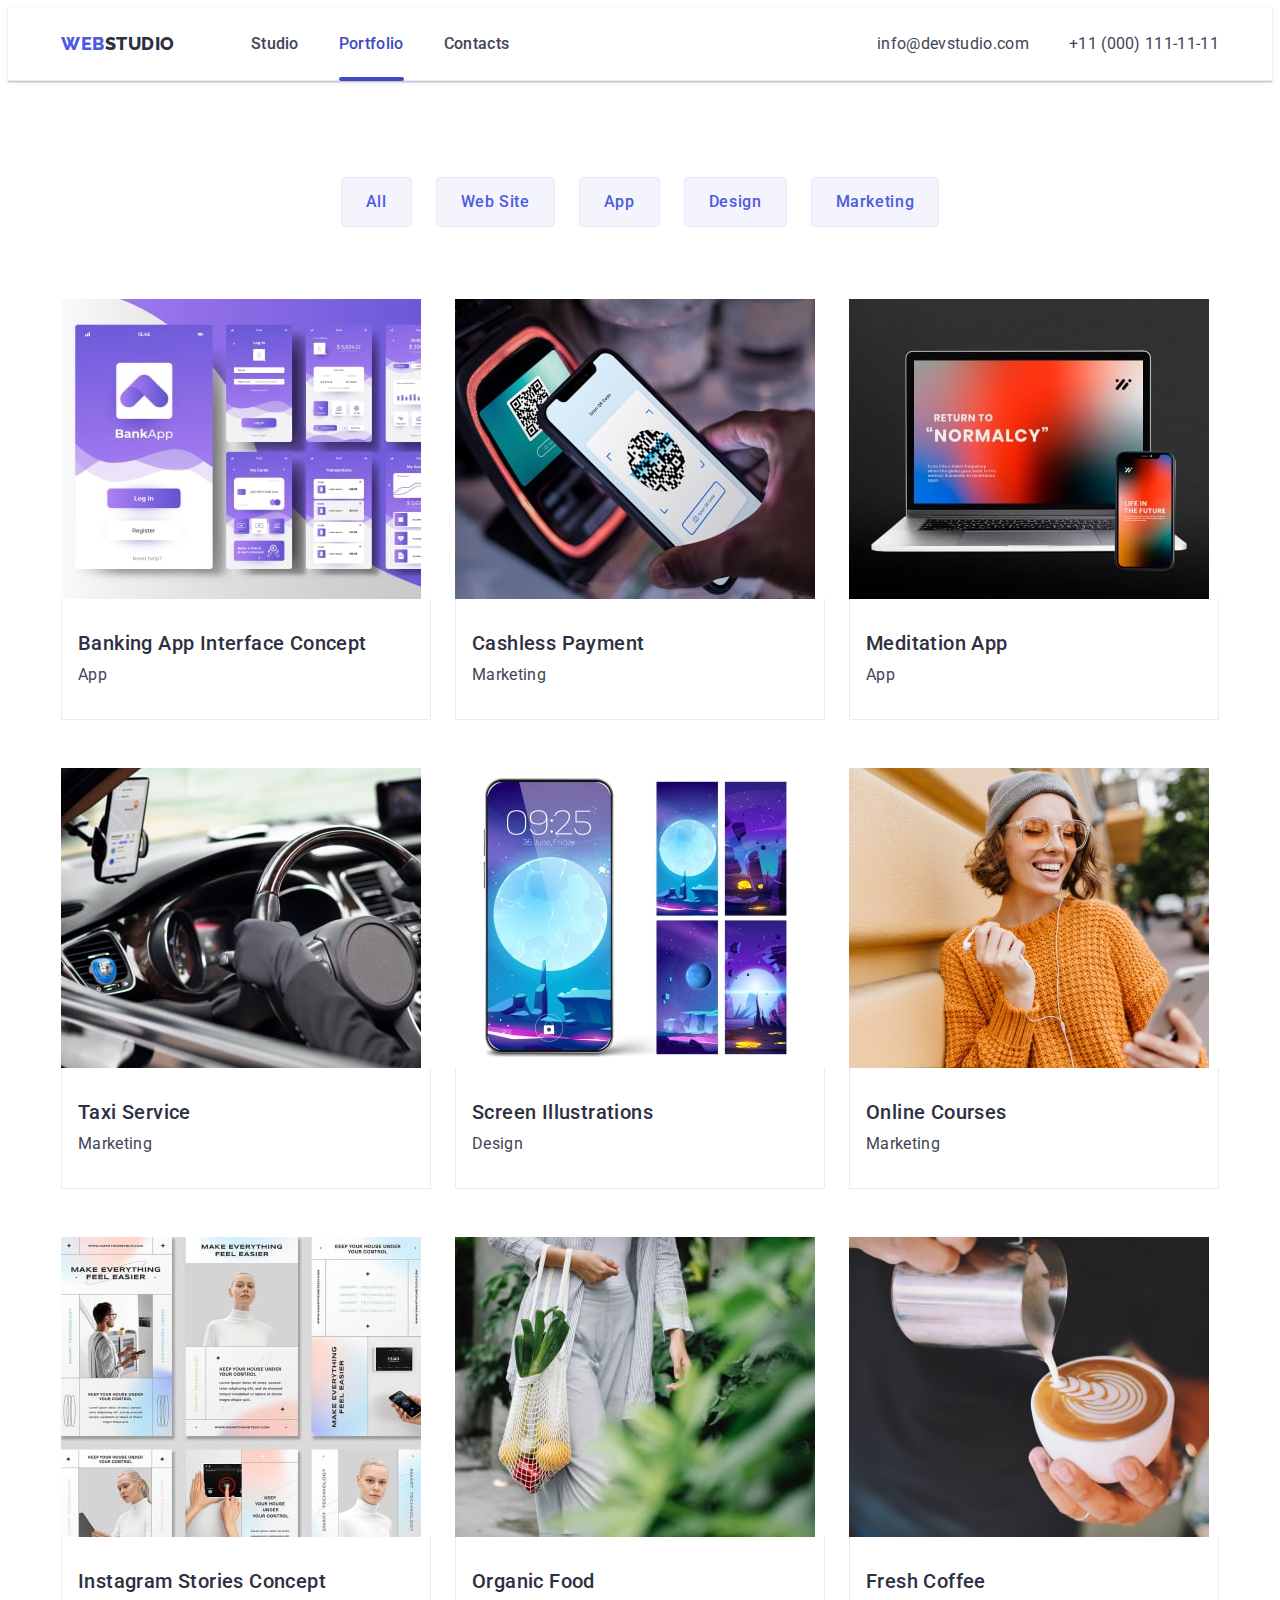
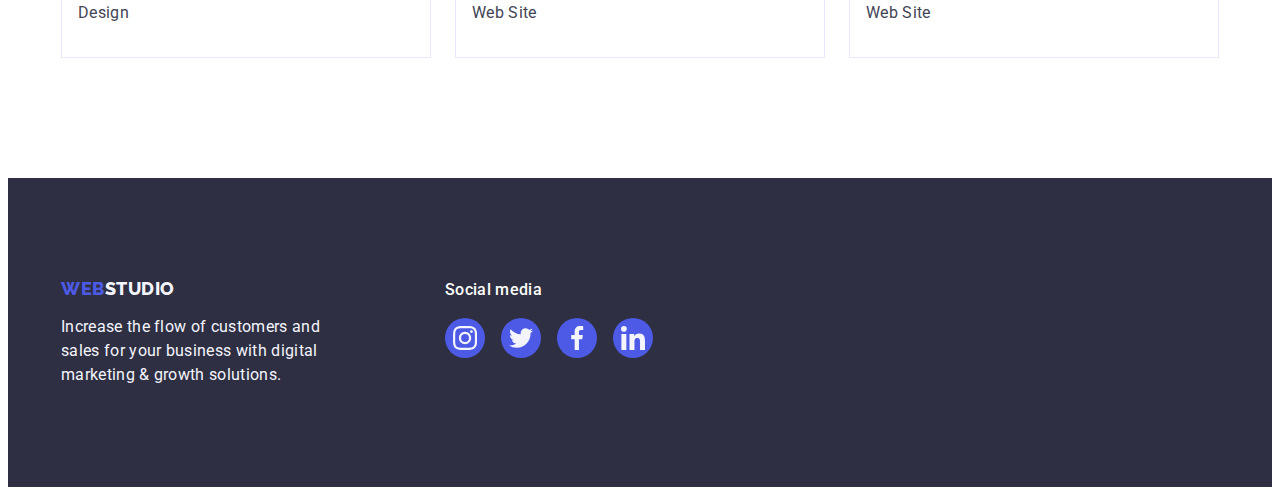
==== portfolio.html @ d31bb5b9 "clon4" ====
<!DOCTYPE html>
<html lang="en">
  <head>
    <meta charset="UTF-8" />
    <meta name="viewport" content="width=device-width, initial-scale=1.0" />
    <title>Portfolio</title>
    <link rel="preconnect" href="https://fonts.googleapis.com" />
    <link rel="preconnect" href="https://fonts.gstatic.com" crossorigin />
    <link
      href="https://fonts.googleapis.com/css2?family=Belanosima:wght@700&family=Roboto:wght@400;500;700&display=swap"
      rel="stylesheet"
    />
    <link rel="preconnect" href="https://fonts.googleapis.com" />
    <link rel="preconnect" href="https://fonts.gstatic.com" crossorigin />
    <link
      href="https://fonts.googleapis.com/css2?family=Belanosima:wght@700&family=Raleway:wght@800&family=Roboto:wght@400;500;700&display=swap"
      rel="stylesheet"
    />
    <link
      rel="stylesheet"
      href="https://cdnjs.cloudflare.com/ajax/libs/modern-normalize/2.0.0/modern-normalize.min.css"
      integrity="sha512-4xo8blKMVCiXpTaLzQSLSw3KFOVPWhm/TRtuPVc4WG6kUgjH6J03IBuG7JZPkcWMxJ5huwaBpOpnwYElP/m6wg=="
      crossorigin="anonymous"
      referrerpolicy="no-referrer"
    />
    <link rel="stylesheet" href="./css/styles.css" />
  </head>
  <body>
    <!--header-->
    <div class="page-container">
      <header class="header">
        <div class="container header-container">
          <nav class="navigations">
            <a href="./index.html" class="logo logo-header link"
              >Web<span class="header-logo-studio">Studio</span></a
            >

            <ul class="header-menu list">
              <li>
                <a href="./index.html" class="header-menu-item link">Studio</a>
              </li>
              <li>
                <a href="./portfolio.html" class="header-menu-item current link"
                  >Portfolio</a
                >
              </li>
              <li>
                <a href="" class="header-menu-item link">Contacts</a>
              </li>
            </ul>
          </nav>
          <address class="header-address">
            <ul class="list header-socials">
              <li>
                <a
                  class="header-address-item link"
                  href="mailto:info@devstudio.com"
                  >info@devstudio.com</a
                >
              </li>
              <li>
                <a class="header-address-item link" href="tel:+110001111111"
                  >+11 (000) 111-11-11</a
                >
              </li>
            </ul>
          </address>
        </div>
      </header>
      <main class="main">
        <section class="portfolio-section">
          <div class="container">
            <h1 class="visually-hidden">Portfolio</h1>

            <ul class="portfolio-buttons list portfolio-buttons-container">
              <li>
                <button class="portfolio-button" type="button">All</button>
              </li>
              <li>
                <button class="portfolio-button" type="button">Web Site</button>
              </li>
              <li>
                <button class="portfolio-button" type="button">App</button>
              </li>
              <li>
                <button class="portfolio-button" type="button">Design</button>
              </li>
              <li>
                <button class="portfolio-button" type="button">
                  Marketing
                </button>
              </li>
            </ul>
            <ul class="portfolio-images list portfolio-images-container">
              <li class="portfolio-img">
                <a href="" class="link portfolio-link">
                  <div class="portfolio-container-cover">
                    <img
                      class="portfolio-img-i"
                      src="./images/portfolio-banking.jpg"
                      alt="Bank App"
                      width="360"
                    />
                    <p class="portfolio-text-cover">
                      14 Stylish and User-Friendly App Design Concepts · Task
                      Manager App · Calorie Tracker App · Exotic Fruit Ecommerce
                      App · Cloud Storage App
                    </p>
                  </div>
                  <div class="portfolio-info-container">
                    <h2 class="h-third">Banking App Interface Concept</h2>
                    <p class="usual-text usual-text-portfolio">App</p>
                  </div>
                </a>
              </li>
              <li class="portfolio-img">
                <a href="" class="link portfolio-link">
                  <div class="portfolio-container-cover">
                    <img
                      class="portfolio-img-i"
                      src="./images/portfolio-cashless.jpg"
                      alt="Cashless"
                      width="360"
                    />
                    <p class="portfolio-text-cover">
                      14 Stylish and User-Friendly App Design Concepts · Task
                      Manager App · Calorie Tracker App · Exotic Fruit Ecommerce
                      App · Cloud Storage App
                    </p>
                  </div>
                  <div class="portfolio-info-container">
                    <h2 class="h-third">Cashless Payment</h2>
                    <p class="usual-text usual-text-portfolio">Marketing</p>
                  </div></a
                >
              </li>
              <li class="portfolio-img">
                <a href="" class="link portfolio-link">
                  <div class="portfolio-container-cover">
                    <img
                      class="portfolio-img-i"
                      src="./images/portfolio-meditation.jpg"
                      alt="App"
                      width="360"
                    />
                    <p class="portfolio-text-cover">
                      14 Stylish and User-Friendly App Design Concepts · Task
                      Manager App · Calorie Tracker App · Exotic Fruit Ecommerce
                      App · Cloud Storage App
                    </p>
                  </div>
                  <div class="portfolio-info-container">
                    <h2 class="h-third">Meditation App</h2>
                    <p class="usual-text usual-text-portfolio">App</p>
                  </div></a
                >
              </li>

              <li class="portfolio-img">
                <a href="" class="link portfolio-link">
                  <div class="portfolio-container-cover">
                    <img
                      class="portfolio-img-i"
                      src="./images/portfolio-taxi.jpg"
                      alt="Taxi"
                      width="360"
                    />
                    <p class="portfolio-text-cover">
                      14 Stylish and User-Friendly App Design Concepts · Task
                      Manager App · Calorie Tracker App · Exotic Fruit Ecommerce
                      App · Cloud Storage App
                    </p>
                  </div>
                  <div class="portfolio-info-container">
                    <h2 class="h-third">Taxi Service</h2>
                    <p class="usual-text usual-text-portfolio">Marketing</p>
                  </div></a
                >
              </li>
              <li class="portfolio-img">
                <a href="" class="link portfolio-link">
                  <div class="portfolio-container-cover">
                    <img
                      class="portfolio-img-i"
                      src="./images/portfolio-screen.jpg"
                      alt="Screen"
                      width="360"
                    />
                    <p class="portfolio-text-cover">
                      14 Stylish and User-Friendly App Design Concepts · Task
                      Manager App · Calorie Tracker App · Exotic Fruit Ecommerce
                      App · Cloud Storage App
                    </p>
                  </div>
                  <div class="portfolio-info-container">
                    <h2 class="h-third">Screen Illustrations</h2>
                    <p class="usual-text usual-text-portfolio">Design</p>
                  </div></a
                >
              </li>
              <li class="portfolio-img">
                <a href="" class="link portfolio-link">
                  <div class="portfolio-container-cover">
                    <img
                      class="portfolio-img-i"
                      src="./images/portfolio-online.jpg"
                      alt="Person"
                      width="360"
                    />
                    <p class="portfolio-text-cover">
                      14 Stylish and User-Friendly App Design Concepts · Task
                      Manager App · Calorie Tracker App · Exotic Fruit Ecommerce
                      App · Cloud Storage App
                    </p>
                  </div>
                  <div class="portfolio-info-container">
                    <h2 class="h-third">Online Courses</h2>
                    <p class="usual-text usual-text-portfolio">Marketing</p>
                  </div></a
                >
              </li>

              <li class="portfolio-img">
                <a href="" class="link portfolio-link">
                  <div class="portfolio-container-cover">
                    <img
                      class="portfolio-img-i"
                      src="./images/portfolio-instagram.jpg"
                      alt="Stories"
                      width="360"
                    />
                    <p class="portfolio-text-cover">
                      14 Stylish and User-Friendly App Design Concepts · Task
                      Manager App · Calorie Tracker App · Exotic Fruit Ecommerce
                      App · Cloud Storage App
                    </p>
                  </div>
                  <div class="portfolio-info-container">
                    <h2 class="h-third">Instagram Stories Concept</h2>
                    <p class="usual-text usual-text-portfolio">Design</p>
                  </div></a
                >
              </li>
              <li class="portfolio-img">
                <a href="" class="link portfolio-link">
                  <div class="portfolio-container-cover">
                    <img
                      class="portfolio-img-i"
                      src="./images/portfolio-organic.jpg"
                      alt="Food"
                      width="360"
                    />
                    <p class="portfolio-text-cover">
                      14 Stylish and User-Friendly App Design Concepts · Task
                      Manager App · Calorie Tracker App · Exotic Fruit Ecommerce
                      App · Cloud Storage App
                    </p>
                  </div>
                  <div class="portfolio-info-container">
                    <h2 class="h-third">Organic Food</h2>
                    <p class="usual-text usual-text-portfolio">Web Site</p>
                  </div></a
                >
              </li>
              <li class="portfolio-img">
                <a href="" class="link portfolio-link">
                  <div class="portfolio-container-cover">
                    <img
                      class="portfolio-img-i"
                      src="./images/portfolio-fresh.jpg"
                      alt="Coffee"
                      width="360"
                    />
                    <p class="portfolio-text-cover">
                      14 Stylish and User-Friendly App Design Concepts · Task
                      Manager App · Calorie Tracker App · Exotic Fruit Ecommerce
                      App · Cloud Storage App
                    </p>
                  </div>
                  <div class="portfolio-info-container">
                    <h2 class="h-third">Fresh Coffee</h2>
                    <p class="usual-text usual-text-portfolio">Web Site</p>
                  </div></a
                >
              </li>
            </ul>
          </div>
        </section>
      </main>
      <footer class="footer">
        <div class="container footer-container">
          <div class="footer-logo-p">
            <a href="./index.html" class="logo logo-footer link"
              >Web<span class="footer-logo-studio">Studio</span></a
            >
            <p class="usual-text-footer">
              Increase the flow of customers and sales for your business with
              digital marketing & growth solutions.
            </p>
          </div>
          <div class="footer-socials-container">
            <p class="footer-socials-p">Social media</p>
            <ul class="socials-list-f list">
              <li class="socials-list-element-f">
                <a href="" class="socials-list-link-f">
                  <svg width="24" height="24" class="socials-list-svg-f">
                    <use href="./images/icons.svg#icon-instagram-2"></use>
                  </svg>
                </a>
              </li>
              <li class="socials-list-element-f">
                <a href="" class="socials-list-link-f">
                  <svg width="24" height="24" class="socials-list-svg-f">
                    <use href="./images/icons.svg#icon-twitter-1"></use>
                  </svg>
                </a>
              </li>
              <li class="socials-list-element-f">
                <a href="" class="socials-list-link-f">
                  <svg width="24" height="24" class="socials-list-svg-f">
                    <use href="./images/icons.svg#icon-facebook-1"></use>
                  </svg>
                </a>
              </li>
              <li class="socials-list-element-f">
                <a href="" class="socials-list-link-f">
                  <svg width="24" height="24" class="socials-list-svg-f">
                    <use href="./images/icons.svg#icon-linkedin-1"></use>
                  </svg>
                </a>
              </li>
            </ul>
          </div>
        </div>
      </footer>
    </div>
  </body>
</html>
---- css/styles.css ----
:root {
    /* logo */
    --color-logo-web:#4D5AE5;
    --color-logo-studio-header:#2E2F42;
    --color-logo-studio-footer: #F4F4FD;
    /**/


   /*text color-size*/
    --color-headers:#2E2F42;
    --color-usual-text:#434455;
    --color-h-first:#FFF;
    --color-button-text-blue:#4D5AE5;
    --color-footer-text:#F4F4FD;

    /**/

    /* back-ground color section */
    --header-color:#FFF;
    --studio-main-color:#2E2F42;
    --studio-ourteam-color:#F4F4FD;
    --footer-color:#2E2F42;
    /**/
    --button-portfolio-color:#F4F4FD;

    /* background color icons*/
    --cloud:#F4F4FD;
    --iris: #4D5AE5;
    --client:#8e8f99;
}


/*скидання стилів*/
p,h1,h2,h3,h4,h5,h6 {
    
    padding: 0;
    margin:0;
}
ul,ol {
   
    padding: 0;
    margin:0;
}
/*скидання стилів*/



body {
    font-family: "Roboto", sans-serif;
    color: #434455;
    background-color:#FFF;
    font-size: 16px;
    font-weight: 400;
        line-height: 1.5;
        letter-spacing: 0.02em;
}
.container{
    width: 100%; 
    max-width: 1158px;
    padding-left: 15px;
    padding-right: 15px;
    padding-top: 0;
    padding-bottom: 0;
    margin: 0 auto;
   /* outline: 2px solid red;*/
}
.link {
    text-decoration: none;
}
.list {
    list-style: none;
}

/*
.header{
    padding-top: 23px;
    padding-bottom: 24px;
}*/
.logo {
    font-family: "Raleway", sans-serif;
    font-weight: 800;
    font-size: 18px;
    line-height: 1.17;
    letter-spacing: 0.03em;
    text-transform: uppercase;
    color: var(--color-logo-web);
    /*margin-right: 76px;*/
    display: inline-block;
   /* padding: 24px;*/
    display: block;

}
.logo-header{
    margin-right: 76px;
    padding: 24px 0;
}
.header-logo-studio {
    color:var(--color-logo-studio-header);
    
}
.footer-logo-studio {
    color: var(--color-logo-studio-footer);}

.header-container{
    display: flex;
align-items: center;

/*gap: 332px;*/
}
.header{
    border-bottom: 1px solid #e7e9fc;
    box-shadow: 0px 2px 1px rgba(46, 47, 66, 0.08), 0px 1px 1px rgba(46, 47, 66, 0.16), 0px 1px 6px rgba(46, 47, 66, 0.08);
}
.header-menu{
    display: flex ;
    gap: 40px;
    align-items: center;
    justify-content: space-between;
}
.navigations{
    display: flex;
   
    align-items: center;
    flex-grow: 1;
    
    
    
}

.header-socials{
    display: flex;
    gap: 40px;
   
}
/*******************************
.header-logo-studio{
    margin-right: 76px;
}*/


.header-menu-item {
    font-weight: 500;
    font-size: 16px;
    line-height: 1.5;
    letter-spacing: 0.02em;
    color: var(--color-usual-text);
    padding: 24px 0;
    display: block;
    transition:color 250ms cubic-bezier(0.4, 0, 0.2, 1);
    
}
.header-menu-item:hover,
.header-menu-item:focus {
    color: #404bbf;
}
.current {

    position: relative;
    color: #404bbf;
}

.current::after {
    position: absolute;
    content: "";
    width: 100%;
    height: 4px;
    border-radius: 2px;
    bottom: -1px;
    left: 0;
    background-color: #404BBF;
}
.header-address {
    font-style: normal;
}
.header-address-item {
    font-style: normal;
    font-size: 16px;
    line-height: 1.5;
    letter-spacing: 0.02em;
    color:var(--color-usual-text);
    padding: 24px 0;
    display: block;
    transition: color 250ms cubic-bezier(0.4, 0, 0.2, 1);
}
.header-address-item:hover,
.header-address-item:focus {
    color: #404bbf;
}


.studio-section-main{
    background-color:var(--studio-main-color);
    padding: 188px 0;
    max-width: 1440px;
    background-repeat: no-repeat;
    background-position: center;
    background-size: cover;
    background-image:linear-gradient(rgba(46, 47, 66, 0.7), rgba(46, 47, 66, 0.7)), url(../images/people-office.jpg);
}
.h-first{
    font-size: 56px;
    line-height: 1.07;
    text-align: center;
    letter-spacing: 0.02em;
    color: #ffffff;
    margin: 0 auto;
    max-width: 496px;
    }

.studio-button {
    background-color: #4D5AE5;
    font-family: "Roboto", sans-serif;
    font-weight: 500;
    font-size: 16px;
    line-height: 1.5;
    letter-spacing: 0.04em;
    color: #ffffff;
    display: block;
    padding: 16px 32px ;
    border-radius: 4px;
    border:none;
    justify-content: center;
    margin:48px auto 0;
    min-width: 169px;
    cursor: pointer;
    transition: background-color 250ms cubic-bezier(0.4, 0, 0.2, 1);
}
.visually-hidden{
        
                position: absolute;
                width: 1px;
                height: 1px;
                margin: -1px;
                border: 0;
                padding: 0;
                white-space: nowrap;
                clip-path: inset(100%);
                clip: rect(0 0 0 0);
                overflow: hidden;
            
   
}
.studio-button:hover,
.studio-button:focus {
    background-color: #404BBF;
    cursor: pointer;
}







.h-third {
    font-weight: 500;
    font-size: 20px;
    line-height: 1.2;
    letter-spacing: 0.02em;
    color:var(--color-headers);
    margin-bottom: 8px;
   
    
}
.usual-text {
    font-size: 16px;
    line-height: 1.5;
    letter-spacing: 0.02em;
    color:var(--color-usual-text);
    
    
}
.h-second {
    font-size: 36px;
    line-height: 1.11;
     text-align: center;
     letter-spacing: 0.02em;
     text-transform: capitalize;
     color:var(--color-headers);
     
     margin: 0 auto 72px;
     
    
}
.studio-section-advantages{
    padding: 120px 0;
}

.studio-advantages{
    display: flex;
    gap: 24px;
   
}
.adventagy-item{
    width: calc((100% - 72px) / 4);
   
}
.adventagy-block{
    width: 264px;
    height: 112px;
    border-radius: 4px;
background: var(--cloud);
margin-bottom: 8px;
display: flex;
align-items: center;
justify-content: center;
}
 
.studio-images-doing{
    display: flex;
    gap:24px;
    
}
.studio-section-doing{
padding-bottom: 120px;
}
.studio-img-doing{
    display: block;
}
.studio-img-li{
    width: calc((100% - 48px)/3);
}
.studio-section-team {
    background-color:var(--studio-ourteam-color);
    padding: 120px 0;
}
.studio-img-team{
    display: block;
}
.studio-team-infa {
    background-color: #FFFFFF;
    border-radius: 0px 0px 4px 4px;
    
    width: calc((100% - 24px*3)/4);
    box-shadow :0px 1px 6px rgba(46, 47, 66, 0.08),
        0px 1px 1px rgba(46, 47, 66, 0.16),
        0px 2px 1px rgba(46, 47, 66, 0.08);
   
}
.studio-customers-section{
padding-top: 120px;
padding-bottom: 120px;
}
.studio-client-list{
    display: flex;
    gap: 24px;

}
.studio-client-li{
    width: calc((100% - 120px) / 6);
    height: 88px;
}
.studio-client-link{
    width: 100%;
    height: 100%;
    border: 1px solid #8e8f99;
    border-radius:4px;
    display: flex;
    align-items: center;
    justify-content: center;
    color:var(--client);
    transition: border-color 250ms cubic-bezier(0.4, 0, 0.2, 1),
        color 250ms cubic-bezier(0.4, 0, 0.2, 1);
}
.studio-client-link:focus,
.studio-client-link:hover{
    border-color: #404bbf;
    color: #404bbf;
}
.studio-client-svg{
    fill: currentColor;
}
.socials-list{
    display: flex;
    justify-content: center;
    align-items: center;
    gap: 24px;
}
.socials-list-element{
width: 40px;
height: 40px;

}
.socials-list-link{
    width: 100%;
    height: 100%;
    background-color:var(--iris);
    border-radius: 50%;
    display: flex;
    align-items: center;
  
    justify-content: center;
    transition: background-color 250ms cubic-bezier(0.4, 0, 0.2, 1);;

}
.socials-list-link:hover,
.socials-list-link:focus{
    background-color: #404bbf;
}
.socials-list-svg{
fill: var(--cloud);

}
.studio-team{
    display: flex;
    
       
    gap: 24px;
   
    
}
.information-team-container{   
    
padding: 32px 0;}
    
.information-team{
   
margin-bottom: 8px;
text-align: center;
}
    
   
    

.footer{
    background-color:var(--footer-color);
    padding: 100px 0;  
}
.footer-container{
    display: flex;
    align-items: baseline;
}
.footer-logo-p{
    margin-right: 120px;
}
.footer-socials-p{
    font-weight: 500;
    font-size: 16px;
    line-height: 1.5;
    letter-spacing: 0.02em;
    color: #FFFFFF;
    margin-bottom: 16px;
}


.socials-list-f {
    display: flex;
    justify-content: center;
    align-items: center;
    gap: 16px;
}

.socials-list-element-f {
    width: 40px;
    height: 40px;

}

.socials-list-link-f {
    width: 100%;
    height: 100%;
    background-color: var(--iris);
    border-radius: 50%;
    display: flex;
    align-items: center;

    justify-content: center;
    transition: background-color 250ms cubic-bezier(0.4, 0, 0.2, 1);
    ;

}

.socials-list-link-f:hover,
.socials-list-link-f:focus {
    background-color:  #31d0aa;
}

.socials-list-svg-f {
    fill: var(--cloud);

}


.usual-text-footer {
    line-height: 1.5;
    color: var(--color-footer-text);
     letter-spacing: 0.02em;
    max-width: 264px;
     
}

.portfolio-section{
    padding-top: 96px;
    padding-bottom: 120px;
}
.portfolio-buttons-container{
    display: flex;
    flex-direction: row;
    justify-content: center;
    gap: 24px;
    margin-bottom: 72px;
   
}





.portfolio-button {
    font-family: "Roboto", sans-serif;
    font-weight: 500;
    font-size: 16px;
    line-height: 1.5;
    letter-spacing: 0.04em;
    color: var(--color-button-text-blue);
    background-color:var(--button-portfolio-color);


    display: flex;
        padding: 12px 24px;
        justify-content: center;
        align-items: center;
        border-radius: 4px;
            border: 1px solid var(--cornflower, #E7E9FC);
transition:color 250ms cubic-bezier(0.4, 0, 0.2, 1),
    background-color 250ms cubic-bezier(0.4, 0, 0.2, 1),
    border-color 250ms cubic-bezier(0.4, 0, 0.2, 1),
    box-shadow 250ms cubic-bezier(0.4, 0, 0.2, 1);
}
.portfolio-button:hover,
.portfolio-button:focus {
    color: #FFFFFF;
    background-color: #404BBF;
    cursor: pointer;
    border: 1px solid transparent;
    box-shadow: 0px 3px 1px rgba(0, 0, 0, 0.1),
        0px 2px 1px rgba(0, 0, 0, 0.08),
        0px 2px 2px rgba(0, 0, 0, 0.12);
}

.portfolio-link{
    display: block;
    transition: box-shadow 250ms cubic-bezier(0.4, 0, 0.2, 1);
}
.portfolio-link:hover,
.portfolio-link:focus{
    box-shadow: 0px 1px 6px rgba(46, 47, 66, 0.08),
        0px 1px 1px rgba(46, 47, 66, 0.16),
        0px 2px 1px rgba(46, 47, 66, 0.08);
}
.portfolio-images-container{
    display: flex;
    gap: 24px;
    flex-wrap: wrap;
   
    row-gap: 48px;
}
.portfolio-images-containers{
    display: flex;
    flex-direction: column;
    row-gap: 48px;
    margin-bottom: 120px;
}
.portfolio-info-container{
    padding: 32px 16px;
    border: 1px solid #e7e9fc;
    border-top: none;
}
.portfolio-text-cover{
    position: absolute;
    top: 0;
    left:0;
   color: var(--cloud);
    height: 100%;
    line-height: 1.5;
        /* 150% */
        letter-spacing: 0.02em;
        background-color: var(--iris);
        padding: 40px 32px;
        transform: translateY(100%);
        transition: transform 250ms cubic-bezier(0.4, 0, 0.2, 1);
}
.portfolio-container-cover{
position: relative;
overflow: hidden;
}
.portfolio-link:hover .portfolio-text-cover,
.portfolio-link:focus .portfolio-text-cover{
    transform: translateY(0%);
}

.portfolio-img-i{
    display: block;
}
.usual-text-portfolio{
  /*  margin-bottom: 32px;*/
}
.page-container{
    min-height: 100vh;
    display: flex;
    flex-direction: column;}
.portfolio-img{
  /*  margin-bottom: 32px;*/
  width: calc( (100% - 24px * 2) / 3);
transition: box-shadow 250ms cubic-bezier(0.4, 0, 0.2, 1);
  
}

.main{
    flex-grow: 1;
}
.logo-footer{
    margin-bottom: 16px;
    display: inline-block;
}

/***M---O----D---A---L***/

.backgrop{
    position: fixed;
    width: 100%;
    height: 100%;
    
    top:0;
    background-color: rgba(46, 47, 66, 0.40);
    display: flex;
    align-items: center;
    justify-content: center;
    transition: opacity 250ms cubic-bezier(0.4, 0, 0.2, 1), visibility 250ms cubic-bezier(0.4, 0, 0.2, 1);
}
.modal{
    
     width:408px;
     min-height: 584px;
    border-radius: 4px;
        background: var(--dairy, #FCFCFC);
        box-shadow: 0px 2px 1px 0px rgba(0, 0, 0, 0.20), 0px 1px 3px 0px rgba(0, 0, 0, 0.12), 0px 1px 1px 0px rgba(0, 0, 0, 0.14);
        position: absolute;
        top: 50%;
        left:50%;
        transform: translate(-50%, -50%) scale(1);
        transition: transform 250ms cubic-bezier(0.4, 0, 0.2, 1);
}
.close-button{
    
    position: absolute;
    padding: 0;
    
    background: transparent ;
    width: 24px;
    height: 24px;
border-radius: 50%;
border: 1px solid rgba(0, 0, 0, 0.1);

display:flex;
justify-content: center;
align-items: center;
background-color: #e7e9fc;
    top: 24px;
    right: 24px;
    cursor: pointer;
    transition: background-color 250ms cubic-bezier(0.4, 0, 0.2, 1), border 250ms cubic-bezier(0.4, 0, 0.2, 1);
}
.close-button:hover,
.close-button:focus{
    background-color: #404bbf;
    fill: #ffffff;
    border: none;
}
.is-hidden{
    opacity: 0;
    visibility: hidden;
    pointer-events: none;
}
.modal-close-svg{
    transition: fill 250ms cubic-bezier(0.4, 0, 0.2, 1);
}
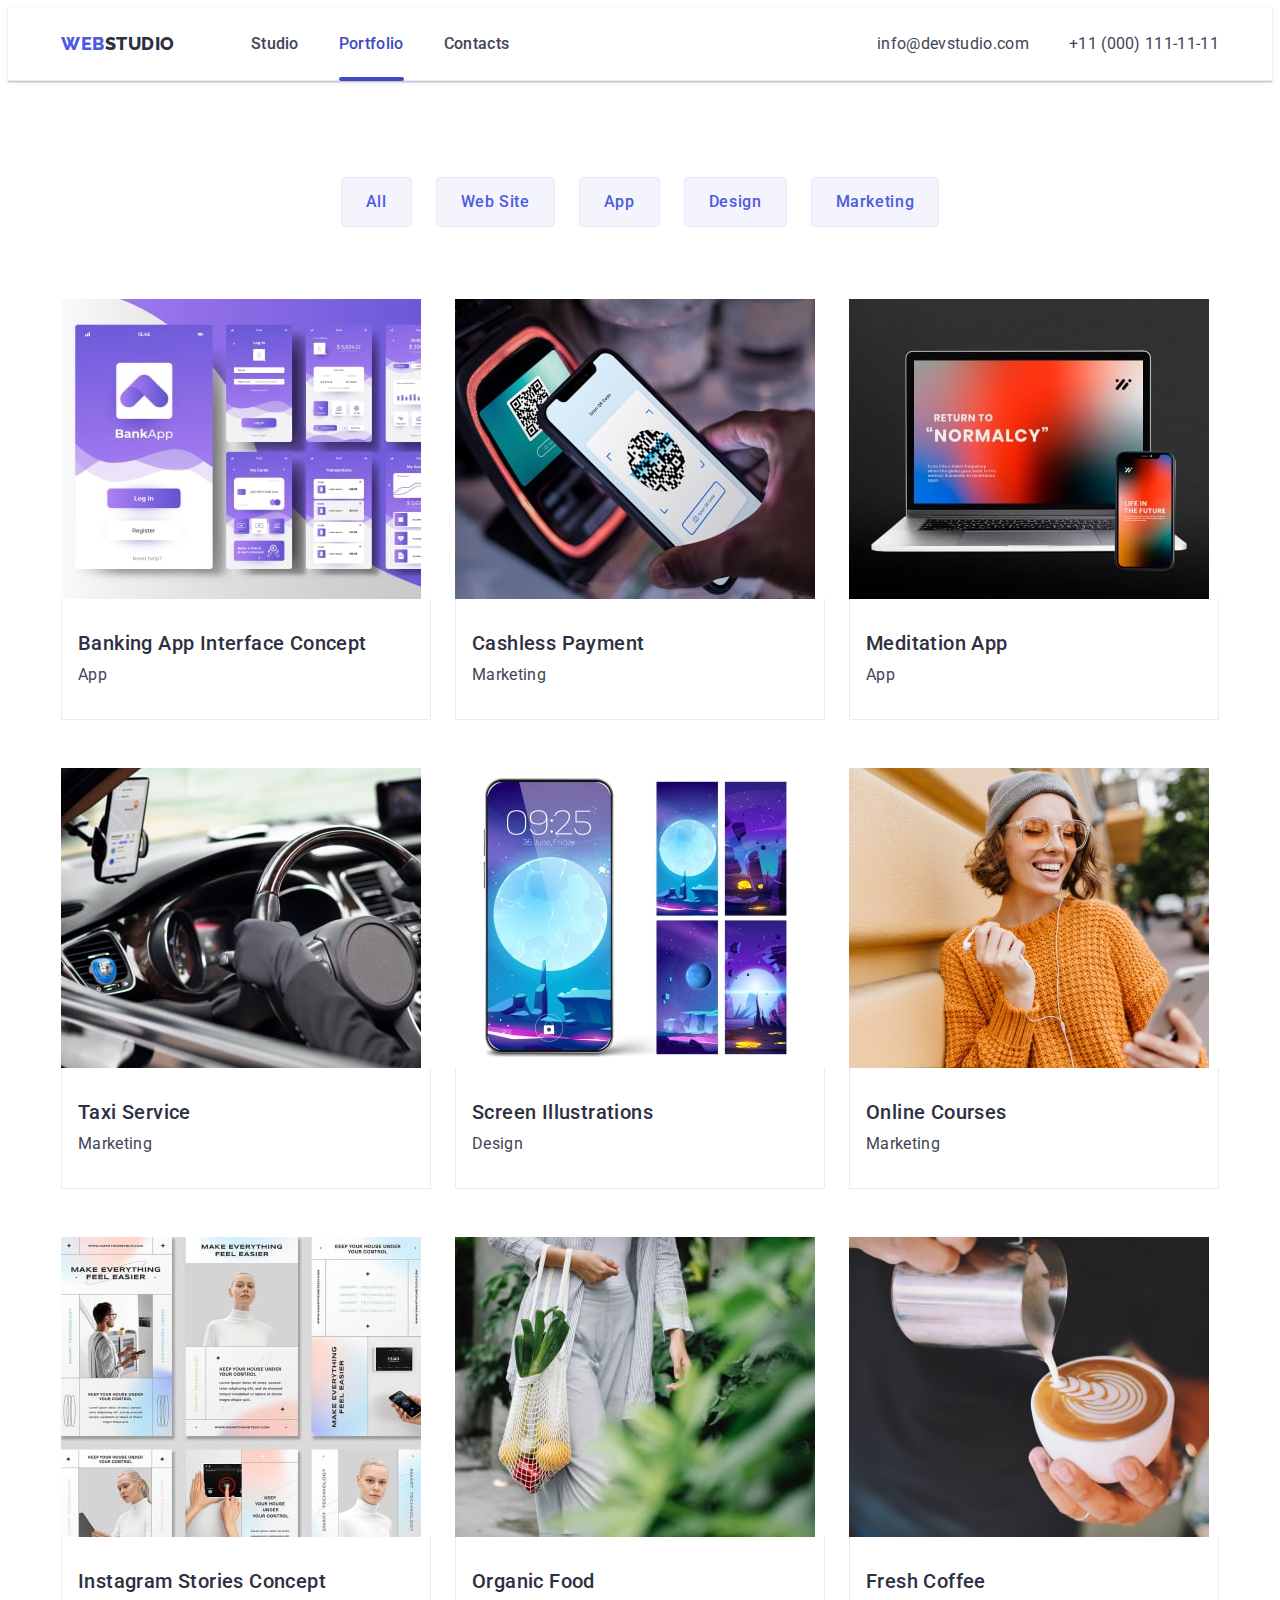
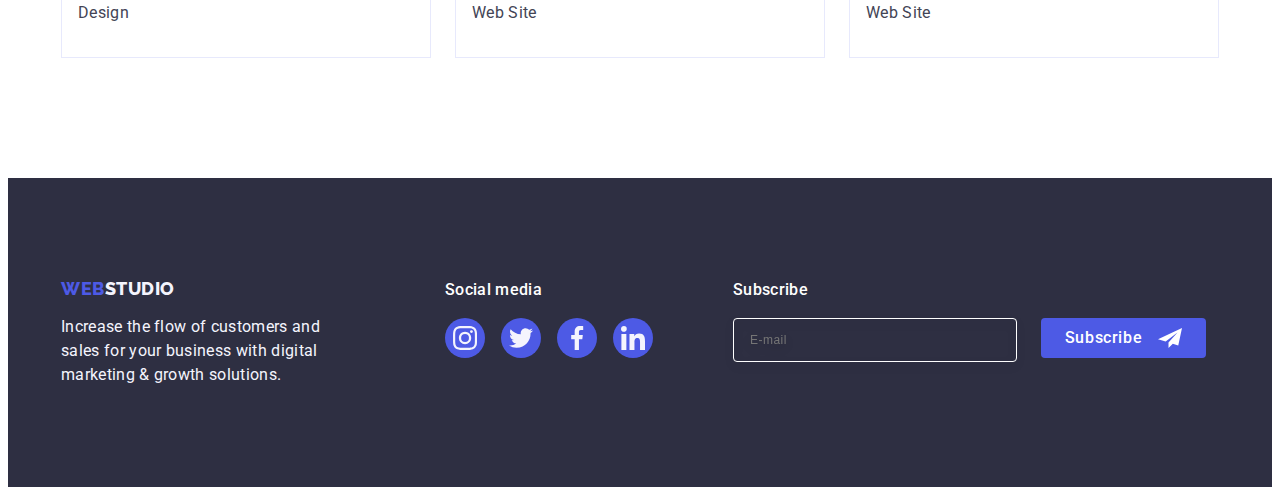
==== commit 0e8a45a9: "hth" ====
--- a/portfolio.html
+++ b/portfolio.html
@@ -331,6 +331,27 @@
               </li>
             </ul>
           </div>
+
+          <div class="footer-form-container">
+            <p class="footer-subscribe-p">Subscribe</p>
+            <form class="footer-form">
+              <label for="user-subscribe" class="footer-form-label">
+                <input
+                  type="email"
+                  name="user-subscribe"
+                  id="user-subscribe"
+                  placeholder="E-mail"
+                  class="subscribe-email"
+                />
+              </label>
+              <button type="submit" class="button-subscribe">
+                Subscribe
+                <svg width="24" height="24" class="footer-frame">
+                  <use href="./images/icons.svg#icon-Frame"></use>
+                </svg>
+              </button>
+            </form>
+          </div>
         </div>
       </footer>
     </div>
--- a/css/styles.css
+++ b/css/styles.css
@@ -640,6 +640,7 @@
         left:50%;
         transform: translate(-50%, -50%) scale(1);
         transition: transform 250ms cubic-bezier(0.4, 0, 0.2, 1);
+        padding: 72px 24px 24px 24px;
 }
 .close-button{
     
@@ -674,4 +675,257 @@
 }
 .modal-close-svg{
     transition: fill 250ms cubic-bezier(0.4, 0, 0.2, 1);
+}
+.modal-title{
+    font-weight: 500;
+        line-height: 1.5;
+        /* 150% */
+        letter-spacing: 0.02em;
+        margin-bottom: 16px;
+        text-align: center;
+        color: var(--color-headers);
+}
+.modal-input{
+width: 100%;
+height: 40px;
+flex-shrink: 0;    
+border-radius: 4px;
+border: 1px solid var(--navyblue-modal, rgba(46, 47, 66, 0.40));
+
+outline: transparent;
+padding: 11px 0px 11px 38px;
+background-color: transparent;
+transition: border-color 250ms cubic-bezier(0.4, 0, 0.2, 1);
+}
+.modal-input:focus{
+    
+        border: 1px solid var(--iris, #4D5AE5);
+}
+/*
+.modal-input::placeholder{
+    color: var(--navyblue-modal, rgba(46, 47, 66, 0.40));
+       
+        
+        font-size: 12px;
+        font-style: normal;
+        font-weight: 400;
+        line-height: 1.16;
+       116.667% 
+        letter-spacing: 0.4em;
+} */
+
+.modal-button{
+    display: block;
+    align-items: center;
+    justify-content: center;
+    min-width: 169px;
+    height: 56px;
+    font-weight: 500;
+    line-height: 1.5;
+    letter-spacing: 0.04em;
+    color: #ffffff;
+    cursor: pointer;
+        padding: 16px 32px;
+        align-items: flex-start;
+        gap: 10px;
+        border: none;
+        border-radius: 4px;
+            background: var(--iris, #4D5AE5);
+            box-shadow: 0px 4px 4px 0px rgba(0, 0, 0, 0.15);
+        transition: background-color 250ms cubic-bezier(0.4, 0, 0.2, 1);
+        margin: 0 auto ;
+}
+.modal-label{
+    font-size: 12px;
+    line-height: 1.17;
+    letter-spacing: 0.04em;
+    color: var(--client);
+    display: block;
+    margin-bottom: 4px;
+}
+.modal-label-span{
+    color: var(--lightslate, #8E8F99);
+        /* Small Text */
+       
+        font-size: 12px;
+        font-style: normal;
+        font-weight: 400;
+        line-height: 1.16;
+        /* 116.667% */
+        letter-spacing: 0.04em;
+}
+.modal-input-svg {
+   
+position: relative;
+
+
+}
+.modal-input-sv {
+margin-bottom: 8px;
+    
+}
+.modal-input-icon{
+    position: absolute;
+    left:16px;
+    top: 50%;
+    transform: translateY(-50%);
+    transition: fill 250ms cubic-bezier(0.4, 0, 0.2, 1);
+    
+
+}
+.ii{
+    
+}
+
+
+.modal-input:focus + .modal-input-icon{
+     fill: var(--iris);
+}
+.modal-textarea{
+    font-size: 12px;
+    line-height: 1.17;
+    letter-spacing: 0.04em;
+    color: rgba(46, 47, 66, 0.4);
+    width: 100%;
+        height: 120px;
+        flex-shrink: 0;
+        border-radius: 4px;
+        border: 1px solid var(--navyblue-modal, rgba(46, 47, 66, 0.40));
+        margin-bottom: 8px;
+        outline: transparent;
+        padding: 8px 16px;
+        resize: none;
+        background-color: transparent;
+        transition: border-color 250ms cubic-bezier(0.4, 0, 0.2, 1);
+}
+.modal-textarea:focus {
+
+    border: 1px solid var(--iris, #4D5AE5);
+}
+.modal-textarea::placeholder{
+    color: var(--navyblue-modal, rgba(46, 47, 66, 0.40));
+        /* Small Text */
+       
+        font-size: 12px;
+        font-style: normal;
+        font-weight: 400;
+        line-height: 1.17;
+        /* 116.667% */
+        letter-spacing: 0.04em;
+}
+.modal-comment{
+    margin-bottom: 16px;
+}
+.modal-checkbox-container{
+    margin-bottom: 24px;
+}
+
+.modal-label{
+    color: var(--lightslate, #8E8F99);
+        /* Small Text */
+        
+        font-size: 12px;
+        font-style: normal;
+        font-weight: 400;
+        line-height: 1.17;
+        /* 116.667% */
+        letter-spacing: 0.04em;
+        
+}
+.privacy-link{
+    color: var(--iris, #4D5AE5);
+        /* Link Text */
+        
+        font-size: 12px;
+        font-style: normal;
+        font-weight: 400;
+        line-height: 1.16;
+        letter-spacing: 0.04em;
+        text-decoration-line: underline;
+}
+.modal-text-check{
+    width: 16px;
+    height: 16px;
+    border: 1px solid rgba(46, 47, 66, 0.4);
+    border-radius: 2px;
+    transition: background-color 250ms cubic-bezier(0.4, 0, 0.2, 1), border 250ms cubic-bezier(0.4, 0, 0.2, 1), fill 250ms cubic-bezier(0.4, 0, 0.2, 1);
+    display: inline-flex;
+    align-items: center;
+    justify-content: center;
+    
+    margin-right: 8px;
+    vertical-align: bottom;
+    fill: transparent;
+   
+}
+.check-galka{
+    
+}
+.modal-checkbox-input:checked + .modal-label span{
+     background-color:#404BBF ;
+     fill: var(--cloud);
+    border: none;
+}
+
+
+
+
+/**FOOTER FORM**/
+.footer-form-container{
+    margin-left: 80px;
+}
+.footer-subscribe-p{
+    margin-bottom: 16px;
+    font-weight: 500;
+    font-size: 16px;
+    line-height: 1.5;
+    letter-spacing: 0.02em;
+    color: #ffffff;
+}
+.footer-form{
+    display: flex;
+    gap: 24px;
+   
+}
+.footer-form-label{
+
+}
+.subscribe-email{
+    width: 264px;
+    height: 40px;
+    border: 1px solid #ffffff;
+    background-color: transparent;
+    font-size: 12px;
+    line-height: 1.5;
+    letter-spacing: 0.04em;
+    padding-left: 16px;
+    filter: drop-shadow(0px 4px 4px rgba(0, 0, 0, 0.15));
+    border-radius: 4px;
+    color: #ffffff;
+   
+}
+.subscribe-email::placeholder{
+    color #ffffff;
+}
+.button-subscribe{
+    min-width: 165px;
+    height: 40px;
+    display: flex;
+    justify-content: center;
+    align-items: center;
+    font-family: "Roboto", sans-serif;
+    font-size: 16px;
+    font-weight: 500;
+    line-height: 1.5;
+    letter-spacing: 0.04em;
+    color: #ffffff;
+    cursor: pointer;
+    background-color: #4D5AE5;
+    border: none;
+    border-radius: 4px;
+
+}
+.footer-frame{
+    margin-left: 16px;
+    fill: #ffffff;
 }